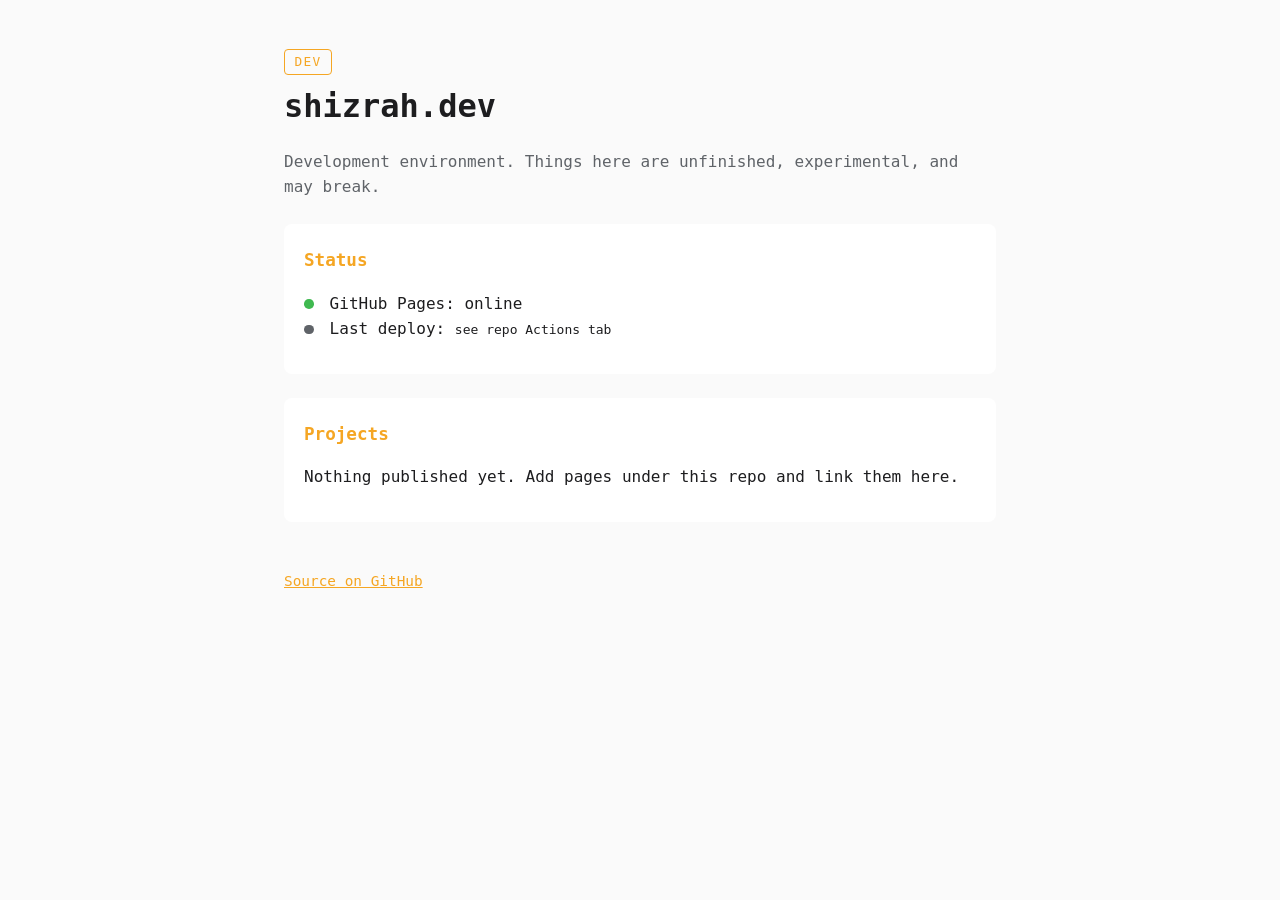
==== index.html @ 88fbeef8 "Initial dev environment site for GitHub Pages Co-Authored-By: Claude Opus 5.5 <noreply@anthropic.com" ====
<!DOCTYPE html>
<html lang="en">
<head>
  <meta charset="utf-8">
  <meta name="viewport" content="width=device-width, initial-scale=1">
  <meta name="robots" content="noindex, nofollow">
  <meta name="description" content="shizrah.dev — development environment">
  <title>shizrah.dev · dev</title>
  <link rel="stylesheet" href="assets/css/style.css">
</head>
<body>
  <header>
    <span class="badge">DEV</span>
    <h1>shizrah.dev</h1>
    <p class="tagline">Development environment. Things here are unfinished, experimental, and may break.</p>
  </header>

  <main>
    <section>
      <h2>Status</h2>
      <ul class="status">
        <li><span class="dot ok"></span> GitHub Pages: online</li>
        <li><span class="dot"></span> Last deploy: <code id="build">see repo Actions tab</code></li>
      </ul>
    </section>

    <section>
      <h2>Projects</h2>
      <p>Nothing published yet. Add pages under this repo and link them here.</p>
    </section>
  </main>

  <footer>
    <a href="https://github.com/shizrah/shizrah.dev">Source on GitHub</a>
  </footer>
</body>
</html>
---- assets/css/style.css ----
:root {
  --bg: #0f1115;
  --fg: #e6e6e6;
  --muted: #9aa0a6;
  --accent: #f5a623;
  --ok: #3fb950;
  --card: #171a21;
  font-family: ui-monospace, SFMono-Regular, Menlo, Consolas, monospace;
}

@media (prefers-color-scheme: light) {
  :root { --bg: #fafafa; --fg: #1d1d1f; --muted: #5f6368; --card: #ffffff; }
}

* { box-sizing: border-box; }

body {
  margin: 0 auto;
  max-width: 760px;
  padding: 3rem 1.5rem;
  background: var(--bg);
  color: var(--fg);
  line-height: 1.6;
}

h1 { margin: 0.4rem 0 0; font-size: 2rem; }
h2 { font-size: 1.1rem; color: var(--accent); }
.tagline { color: var(--muted); }

.badge {
  display: inline-block;
  padding: 0.1rem 0.6rem;
  border: 1px solid var(--accent);
  border-radius: 4px;
  color: var(--accent);
  font-size: 0.8rem;
  letter-spacing: 0.1em;
}

section {
  background: var(--card);
  border-radius: 8px;
  padding: 0.5rem 1.25rem 1rem;
  margin: 1.5rem 0;
}

.status { list-style: none; padding: 0; }
.dot {
  display: inline-block;
  width: 0.6rem; height: 0.6rem;
  border-radius: 50%;
  background: var(--muted);
  margin-right: 0.4rem;
}
.dot.ok { background: var(--ok); }

a { color: var(--accent); }
footer { margin-top: 3rem; color: var(--muted); font-size: 0.9rem; }
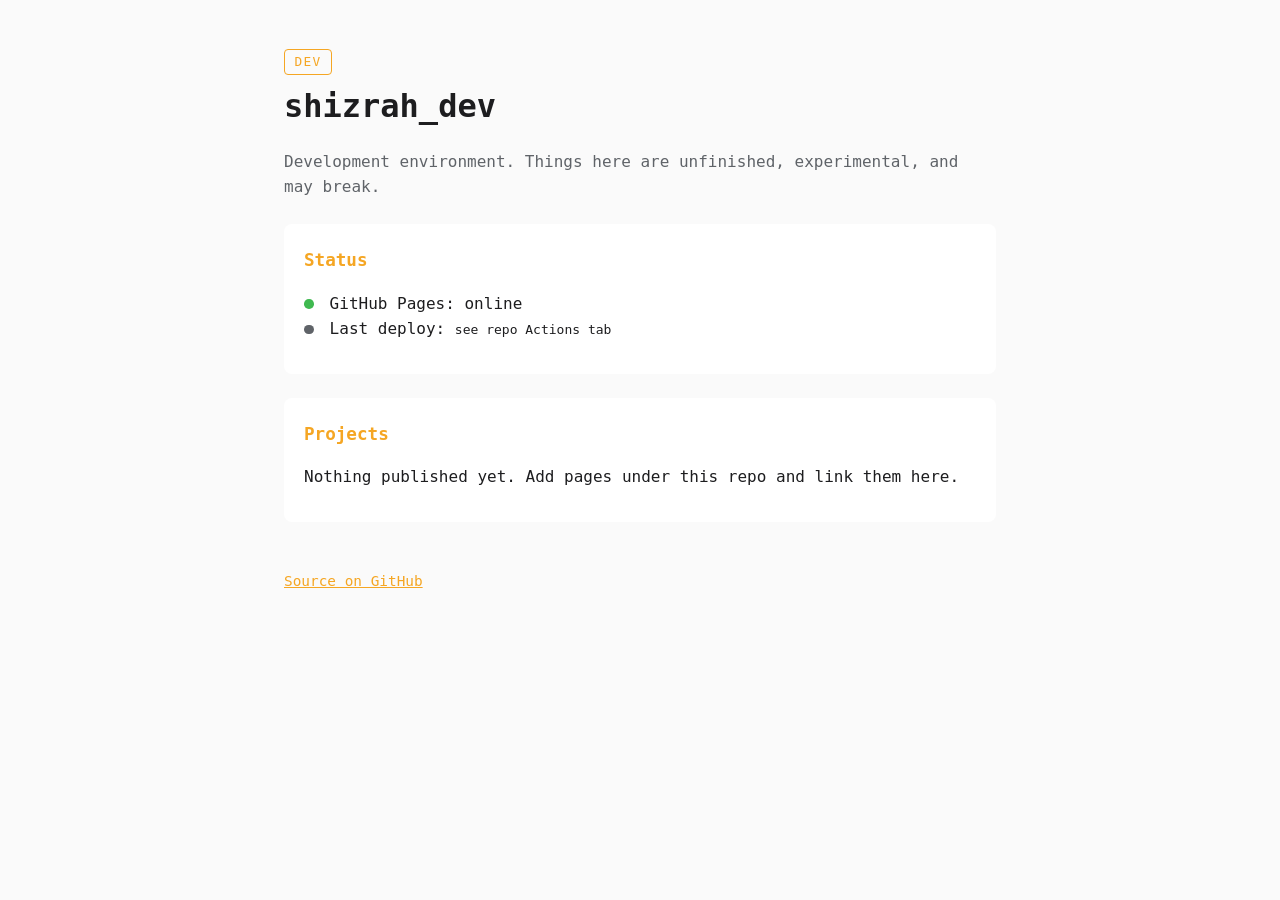
==== commit 316c8af7: "Revert custom domain; rename site to shizrah_dev Undo blackinkandbadmanners.com changes and update p" ====
--- a/index.html
+++ b/index.html
@@ -4,14 +4,14 @@
   <meta charset="utf-8">
   <meta name="viewport" content="width=device-width, initial-scale=1">
   <meta name="robots" content="noindex, nofollow">
-  <meta name="description" content="shizrah.dev — development environment">
-  <title>shizrah.dev · dev</title>
+  <meta name="description" content="shizrah_dev — development environment">
+  <title>shizrah_dev · dev</title>
   <link rel="stylesheet" href="assets/css/style.css">
 </head>
 <body>
   <header>
     <span class="badge">DEV</span>
-    <h1>shizrah.dev</h1>
+    <h1>shizrah_dev</h1>
     <p class="tagline">Development environment. Things here are unfinished, experimental, and may break.</p>
   </header>
 
@@ -31,7 +31,7 @@
   </main>
 
   <footer>
-    <a href="https://github.com/shizrah/shizrah.dev">Source on GitHub</a>
+    <a href="https://github.com/shizrah/shizrah_dev">Source on GitHub</a>
   </footer>
 </body>
 </html>
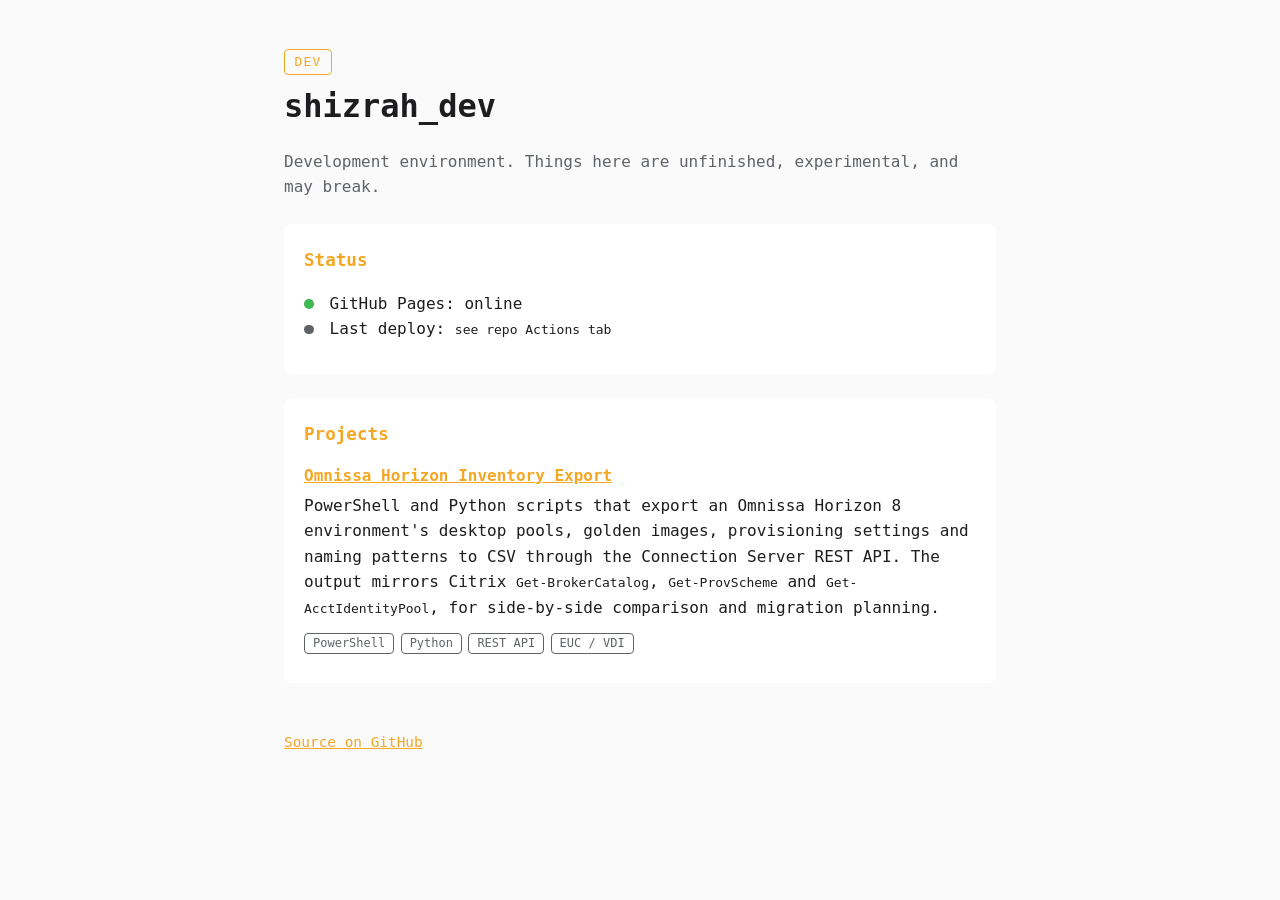
==== commit b690d88b: "Add Omnissa Horizon Inventory Export to Projects Replaces the "Nothing published yet" placeholder wi" ====
--- a/index.html
+++ b/index.html
@@ -26,7 +26,21 @@
 
     <section>
       <h2>Projects</h2>
-      <p>Nothing published yet. Add pages under this repo and link them here.</p>
+      <ul class="projects">
+        <li class="project">
+          <h3><a href="https://github.com/shizrah/Omnissa">Omnissa Horizon Inventory Export</a></h3>
+          <p>
+            PowerShell and Python scripts that export an Omnissa Horizon 8 environment's
+            desktop pools, golden images, provisioning settings and naming patterns to CSV
+            through the Connection Server REST API. The output mirrors Citrix
+            <code>Get-BrokerCatalog</code>, <code>Get-ProvScheme</code> and
+            <code>Get-AcctIdentityPool</code>, for side-by-side comparison and migration planning.
+          </p>
+          <p class="tags">
+            <span>PowerShell</span><span>Python</span><span>REST API</span><span>EUC / VDI</span>
+          </p>
+        </li>
+      </ul>
     </section>
   </main>
 
--- a/assets/css/style.css
+++ b/assets/css/style.css
@@ -54,5 +54,19 @@
 }
 .dot.ok { background: var(--ok); }
 
+.projects { list-style: none; padding: 0; margin: 0; }
+.project + .project { border-top: 1px solid var(--muted); margin-top: 1rem; padding-top: 0.5rem; }
+.project h3 { margin: 0.5rem 0 0.25rem; font-size: 1rem; }
+.project p { margin: 0.25rem 0 0.5rem; }
+.tags span {
+  display: inline-block;
+  margin: 0 0.4rem 0.3rem 0;
+  padding: 0 0.5rem;
+  border: 1px solid var(--muted);
+  border-radius: 4px;
+  color: var(--muted);
+  font-size: 0.75rem;
+}
+
 a { color: var(--accent); }
 footer { margin-top: 3rem; color: var(--muted); font-size: 0.9rem; }
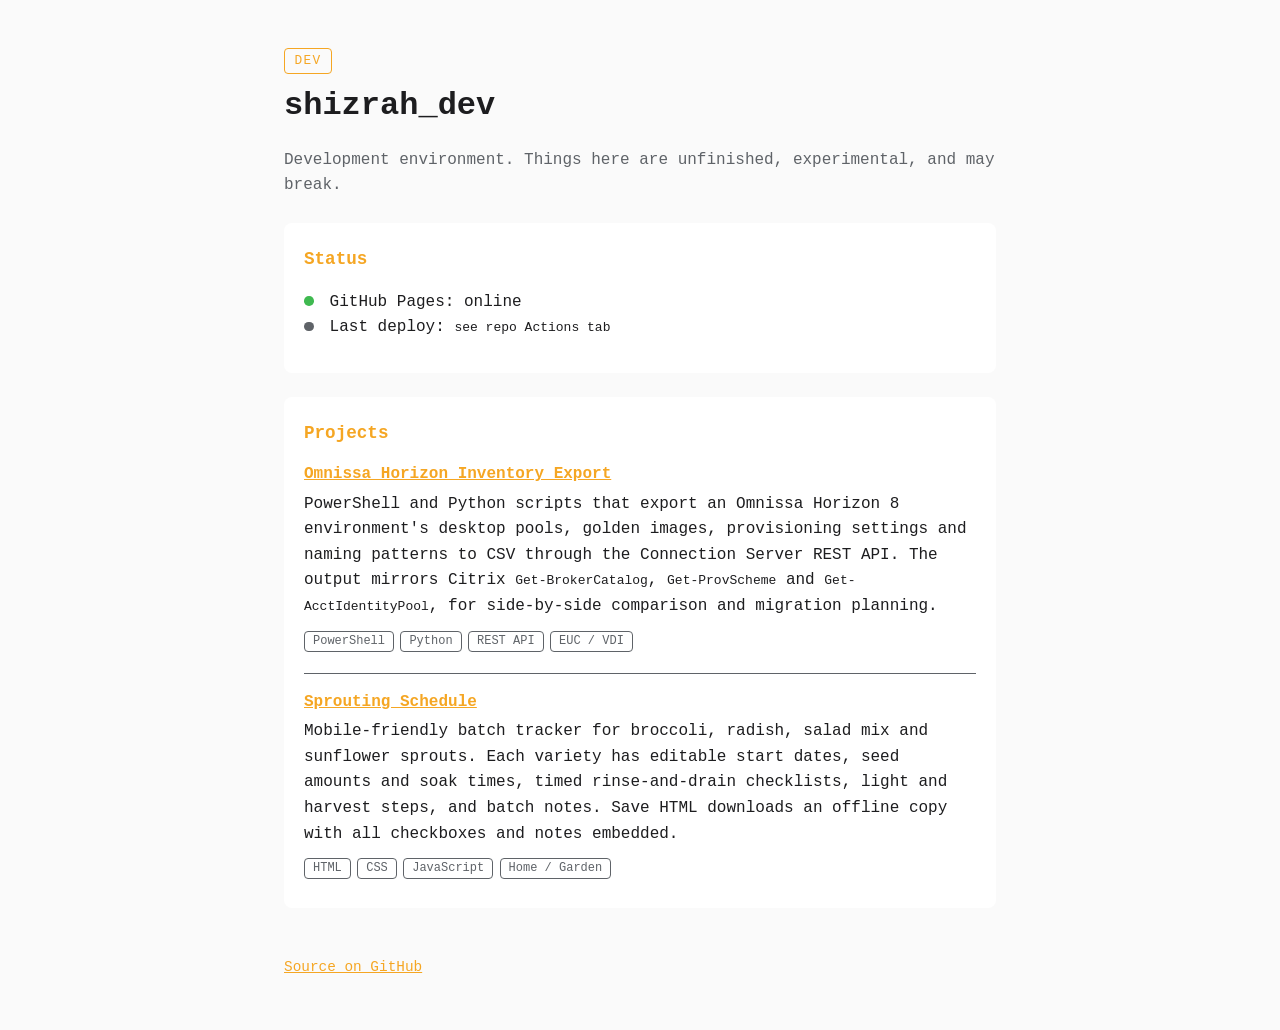
==== commit 33a544dd: "Add Sprouting Schedule tracker to Projects Co-authored-by: Perplexity <noreply@perplexity.ai>" ====
--- a/index.html
+++ b/index.html
@@ -40,6 +40,18 @@
             <span>PowerShell</span><span>Python</span><span>REST API</span><span>EUC / VDI</span>
           </p>
         </li>
+        <li class="project">
+          <h3><a href="sprouting-schedule/">Sprouting Schedule</a></h3>
+          <p>
+            Mobile-friendly batch tracker for broccoli, radish, salad mix and sunflower sprouts.
+            Each variety has editable start dates, seed amounts and soak times, timed
+            rinse-and-drain checklists, light and harvest steps, and batch notes. Save HTML
+            downloads an offline copy with all checkboxes and notes embedded.
+          </p>
+          <p class="tags">
+            <span>HTML</span><span>CSS</span><span>JavaScript</span><span>Home / Garden</span>
+          </p>
+        </li>
       </ul>
     </section>
   </main>
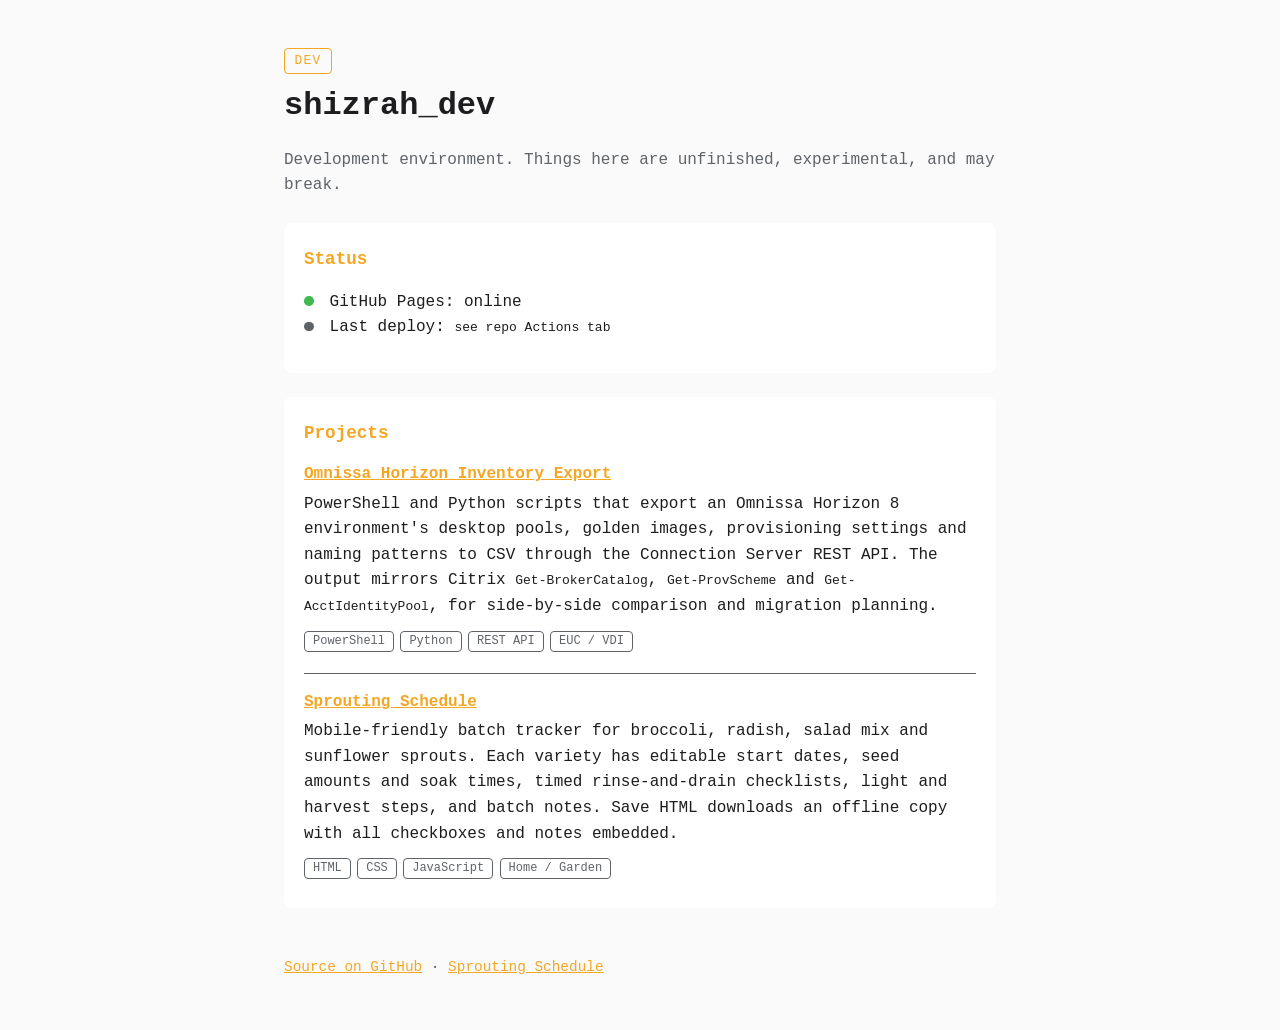
==== commit 8c9373f5: "Add Sprouting Schedule link to footer Co-authored-by: Perplexity <noreply@perplexity.ai>" ====
--- a/index.html
+++ b/index.html
@@ -57,7 +57,7 @@
   </main>
 
   <footer>
-    <a href="https://github.com/shizrah/shizrah_dev">Source on GitHub</a>
+    <a href="https://github.com/shizrah/shizrah_dev">Source on GitHub</a> · <a href="sprouting-schedule/">Sprouting Schedule</a>
   </footer>
 </body>
 </html>
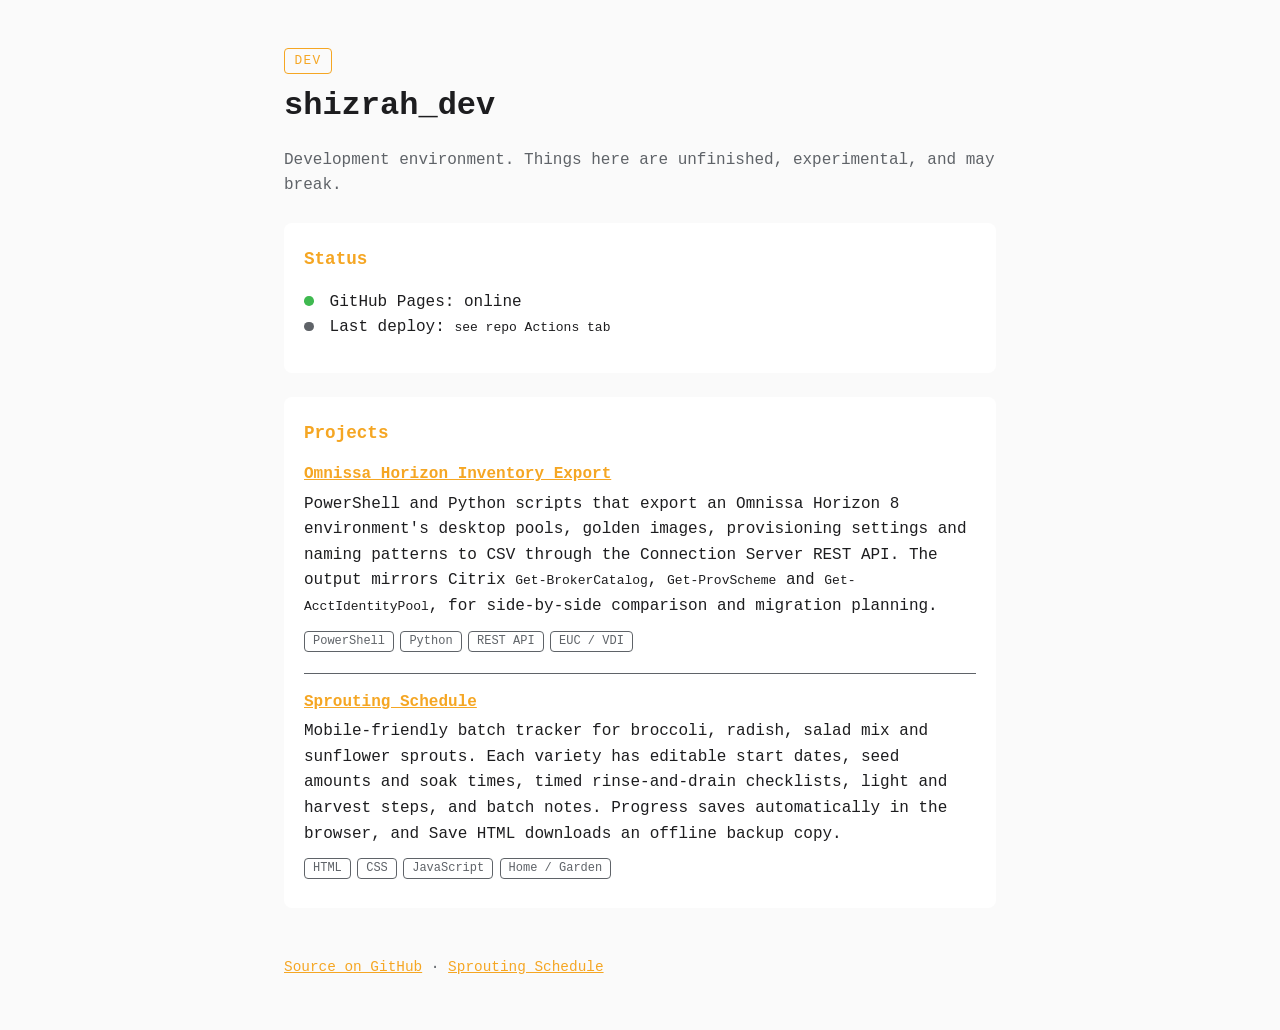
==== commit d247f097: "Auto-save Sprouting Schedule progress in the browser Checkboxes, notes, and batch edits now persist " ====
--- a/index.html
+++ b/index.html
@@ -45,8 +45,8 @@
           <p>
             Mobile-friendly batch tracker for broccoli, radish, salad mix and sunflower sprouts.
             Each variety has editable start dates, seed amounts and soak times, timed
-            rinse-and-drain checklists, light and harvest steps, and batch notes. Save HTML
-            downloads an offline copy with all checkboxes and notes embedded.
+            rinse-and-drain checklists, light and harvest steps, and batch notes. Progress
+            saves automatically in the browser, and Save HTML downloads an offline backup copy.
           </p>
           <p class="tags">
             <span>HTML</span><span>CSS</span><span>JavaScript</span><span>Home / Garden</span>
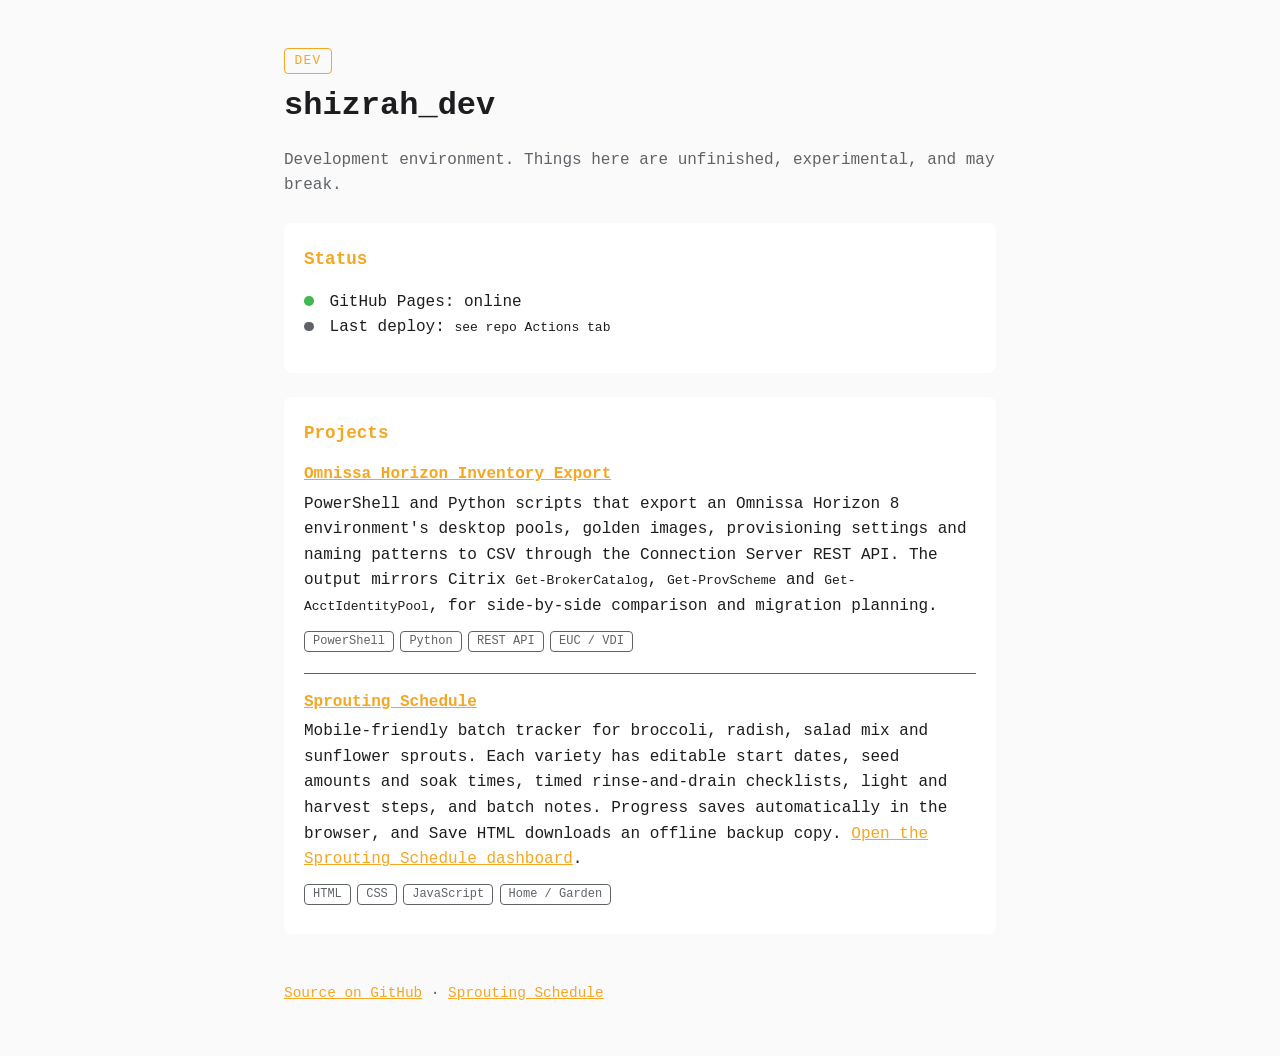
==== commit 2374d305: "Link Sprouting Schedule dashboard in project card description Co-authored-by: Perplexity <noreply@pe" ====
--- a/index.html
+++ b/index.html
@@ -47,6 +47,7 @@
             Each variety has editable start dates, seed amounts and soak times, timed
             rinse-and-drain checklists, light and harvest steps, and batch notes. Progress
             saves automatically in the browser, and Save HTML downloads an offline backup copy.
+            <a href="sprouting-schedule/">Open the Sprouting Schedule dashboard</a>.
           </p>
           <p class="tags">
             <span>HTML</span><span>CSS</span><span>JavaScript</span><span>Home / Garden</span>
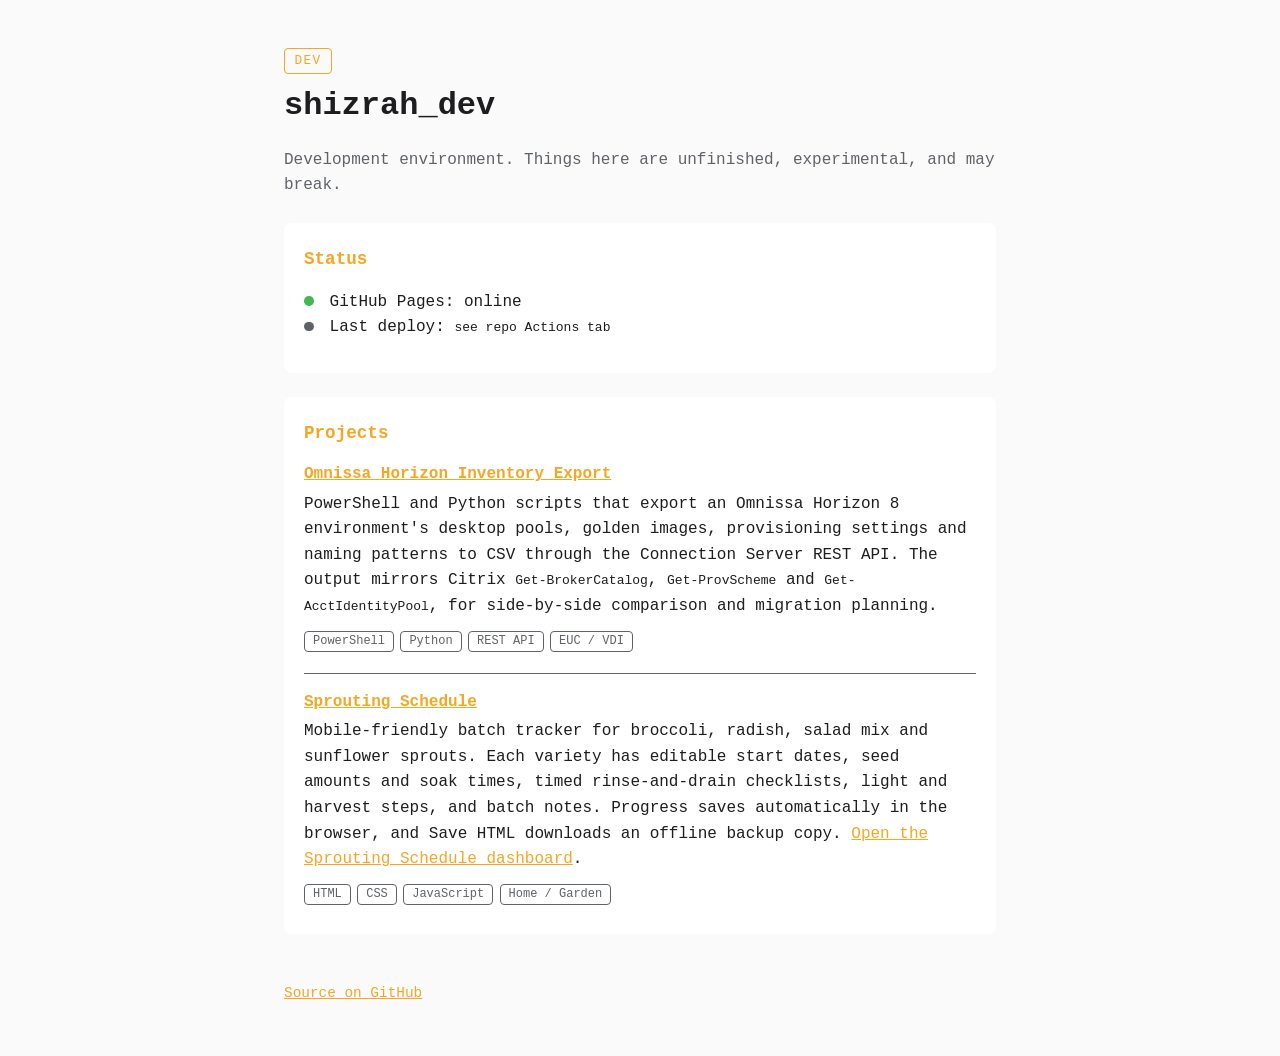
==== commit 7b97bafe: "Remove Sprouting Schedule link from footer Co-authored-by: Perplexity <noreply@perplexity.ai>" ====
--- a/index.html
+++ b/index.html
@@ -58,7 +58,7 @@
   </main>
 
   <footer>
-    <a href="https://github.com/shizrah/shizrah_dev">Source on GitHub</a> · <a href="sprouting-schedule/">Sprouting Schedule</a>
+    <a href="https://github.com/shizrah/shizrah_dev">Source on GitHub</a>
   </footer>
 </body>
 </html>
